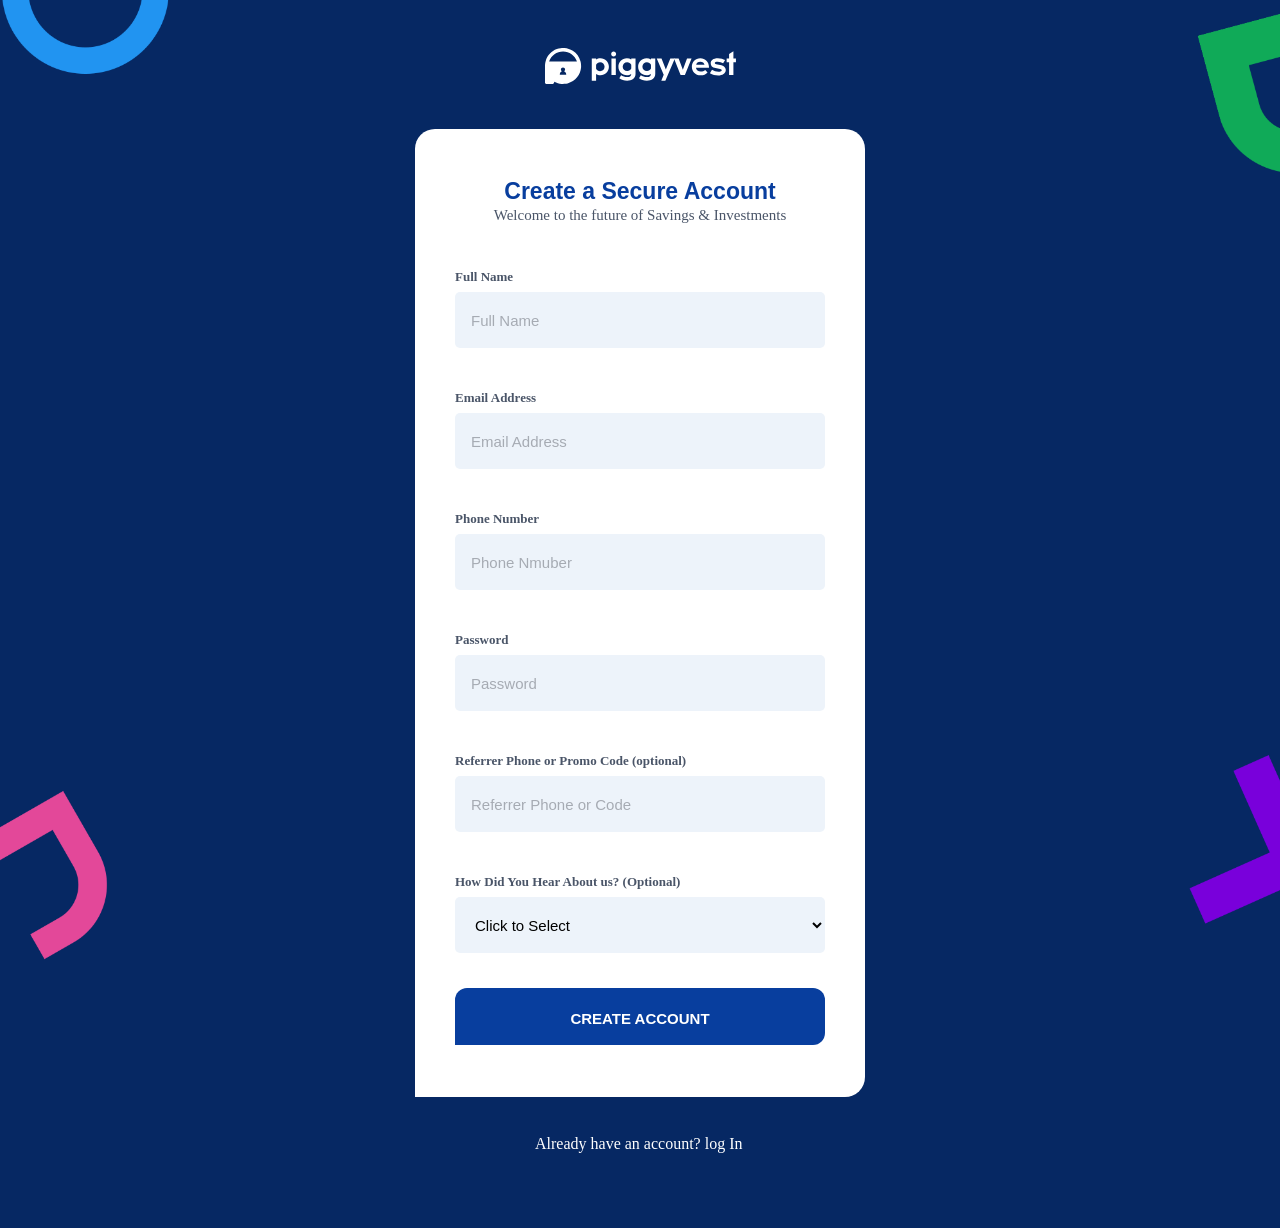
==== index.html @ 32fa801d "task" ====
<!DOCTYPE html>
<html lang="en">
<head>
    <meta charset="UTF-8">
    <meta name="viewport" content="width=device-width, initial-scale=1.0">
    <title>PiggyVest | Dashboard</title> 
    <link rel="shortcut icon" href="Img/title logo.ico" type="image/x-icon">
    <link rel="stylesheet" href="style.css">
</head>
<body>
    
    <img src="Img/piggyvest-logo.0b78a8fa.svg" alt="logo" class="im">
    <img src="" alt="">
    <main>
    <div  class="card"> 
        <form action="" class="form">
            <header>
                <h1>Create a Secure Account</h1>
                <p class="b">Welcome to the future of Savings &amp; Investments</p>
            </header>
    
            <div class="div">
                <p>
                <label class="label" for="fullname">Full Name</label><br>
                <input class="input" type="text" name="fullname" id="fullname" placeholder="Full Name">
            </p>
            </div>
    
            <div class="div">
                <p>
                <label class="label" for="email">Email Address</label><br>
                <input class="input" type="email" name="email" id="email" placeholder="Email Address">
            </p>
            </div>
    
            <div class="div">
                <p>
                <label class="label" for="number">Phone Number</label><br>
                <input class="input" type="text" name="number" id="number" placeholder="Phone Nmuber">
            </p>
            </div>
    
            <div class="div">
                <P>
                <label class="label" for="password">Password</label><br>
                <input class="input" type="password" name="password" id="password" placeholder="Password">
            </P>
            </div>
    
            <div class="div">
                <p>
                <label class="label" for="code">Referrer Phone or Promo Code (optional)</label><br>
                <input class="input" type="text" name="code" id="code" placeholder="Referrer Phone or Code">
            </p>
            </div>
    
            <div class="div">
                <p>
                    <label class="label" for="hear">How Did You Hear About us? (Optional)</label>
                    <select class="input" name="hear" id="hear">
                        <option value="Click" selected>Click to Select</option>
                        <option value="face">Facebook</option>
                    <option value="twit">Twitter</option>
                    <option value="insta">Instagram</option>
                    <option value="refer">Friend/Family/Coworker Referral</option>
                    <option value="search">Google search</option>
                    <option value="playstore">Google playstore</option>
                    <option value="blog">Online blog</option>
                    <option value="news">Local Newspaper</option>
                    <option value="event">At an event</option>
                    <option value="other">Other</option>
                    </select>
            </div>
            
            <div class="div">
            <p>
                <input class="button" type="submit" value="CREATE ACCOUNT">
            </p>
            </div>
        </form>
            <div class="div">
            <p>
            <a href="#" class="link">Already have an account? log In</a>
        </p>
        </div>
    </main>             
</body>
</html>
---- style.css ----
body {
    background-color: #062863;
    display: flex;
    flex-direction: column;
    justify-content: center;
    align-items: center;
    background-image: url(circle.ico), url(j.ico), url(sideways\ j.ico), url(angle.ico);
    background-size: 15%, 15%, 15%, 15%;
    background-position: left -1% top -15%, left -5% bottom -10%, right -8.5% top -1%, right -6.5% bottom -5%;
    background-repeat: no-repeat, no-repeat, no-repeat, no-repeat;
    text-size-adjust: 100%;
    padding-bottom: 48px;
    padding-top: 40px;
    overflow-x: auto;
    overflow-y: auto;
    min-height: 500px;
    line-height: 24px;
    background-attachment: fixed;
    box-sizing: border-box;
}
main {
    justify-content: center;
}
.im {
    padding-bottom: 40px;
}
header {
    text-align-last: center;
    margin-top: 10px;
    margin-bottom: 20px;
    line-height: 1.5rem;
}
h1 {
    color: #083e9e;
    font-family: Arial, Helvetica, sans-serif;
    text-align: center;
    font-weight: 700;
    font-size: 23px;
    margin: 0px;
}
.b {
    margin: 0px;
    color: #4a5568;
    font-family: Cambria, Cochin, Georgia, Times, 'Times New Roman', serif;
    font-size: 15px;
}
.form {
    background-color: #fff;
    border-top-left-radius: 20px;
    border-top-right-radius: 20px;
    border-bottom-right-radius: 20px;
    height: 880px;
    width: 370px;
    padding-left: 40px;
    padding-top: 40px;
    padding-bottom: 48px;
    padding-right: 40px;
    margin-top: 5px;
    margin-bottom: 5px;
    line-height: 24px;
}
.div {
    margin-top: 35px;
}
.label {
    font-weight: 700;
    line-height: 30px;
    margin-bottom: 10px;
    font-size: 13px;
    color: rgb(74, 85, 104);
}
.input {
    border: 0px solid;
    background-color:  #edf3fa;
    height: 56px;
    width: 370px;
    font-weight: 400;
    border-radius: 5px;
    padding: 16px;
    font-size: 15px;
    box-sizing: border-box;
}
.button {
    border-top-left-radius: 12px;
    border-top-right-radius: 12px;
    border-bottom-right-radius: 12px;
    background-color: rgb(8, 62, 158);
    height: 57px;
    width: 370px;
    padding-bottom: 16px;
    padding-left: 40px;
    padding-right: 40px;
    padding-top: 20px;
    border: 0px solid;
    font-weight: 799;
    font-size: 15px;
    color: white;
    text-align: center;
}
::placeholder {
    color: rgb(166, 171, 179);
}
.link {
    color: white;
    font-size: 16px;
    font-weight: 400;
    padding-top: 20px;
    padding-left: 120px;
    padding-right: 100px;
    width: 240px;
    text-decoration-line: none;
}
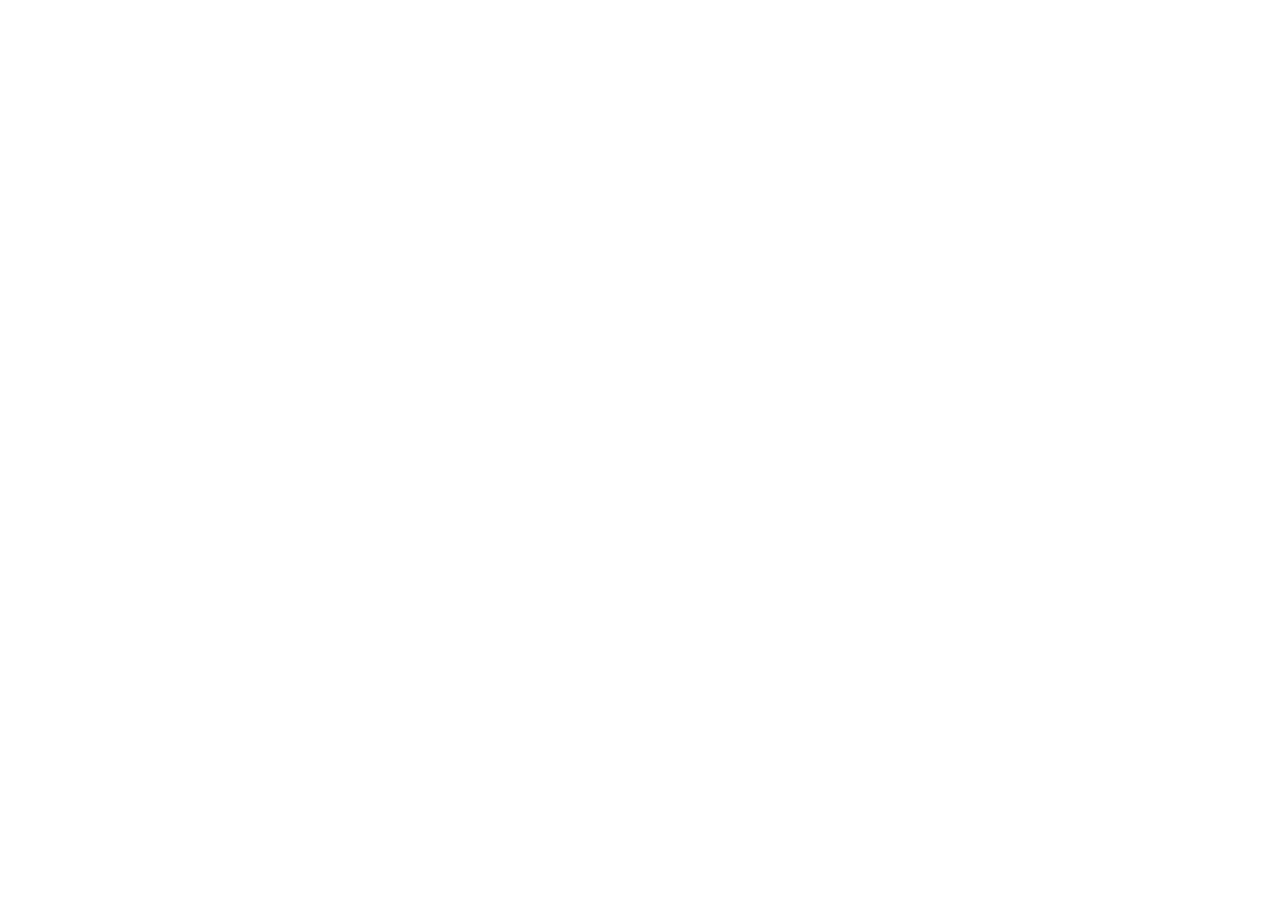
==== commit d45111e3: "Javascript task 2" ====
--- a/index.html
+++ b/index.html
@@ -1,88 +1,56 @@
-<!DOCTYPE html>
-<html lang="en">
-<head>
-    <meta charset="UTF-8">
-    <meta name="viewport" content="width=device-width, initial-scale=1.0">
-    <title>PiggyVest | Dashboard</title> 
-    <link rel="shortcut icon" href="Img/title logo.ico" type="image/x-icon">
-    <link rel="stylesheet" href="style.css">
-</head>
-<body>
-    
-    <img src="Img/piggyvest-logo.0b78a8fa.svg" alt="logo" class="im">
-    <img src="" alt="">
-    <main>
-    <div  class="card"> 
-        <form action="" class="form">
-            <header>
-                <h1>Create a Secure Account</h1>
-                <p class="b">Welcome to the future of Savings &amp; Investments</p>
-            </header>
-    
-            <div class="div">
-                <p>
-                <label class="label" for="fullname">Full Name</label><br>
-                <input class="input" type="text" name="fullname" id="fullname" placeholder="Full Name">
-            </p>
-            </div>
-    
-            <div class="div">
-                <p>
-                <label class="label" for="email">Email Address</label><br>
-                <input class="input" type="email" name="email" id="email" placeholder="Email Address">
-            </p>
-            </div>
-    
-            <div class="div">
-                <p>
-                <label class="label" for="number">Phone Number</label><br>
-                <input class="input" type="text" name="number" id="number" placeholder="Phone Nmuber">
-            </p>
-            </div>
-    
-            <div class="div">
-                <P>
-                <label class="label" for="password">Password</label><br>
-                <input class="input" type="password" name="password" id="password" placeholder="Password">
-            </P>
-            </div>
-    
-            <div class="div">
-                <p>
-                <label class="label" for="code">Referrer Phone or Promo Code (optional)</label><br>
-                <input class="input" type="text" name="code" id="code" placeholder="Referrer Phone or Code">
-            </p>
-            </div>
-    
-            <div class="div">
-                <p>
-                    <label class="label" for="hear">How Did You Hear About us? (Optional)</label>
-                    <select class="input" name="hear" id="hear">
-                        <option value="Click" selected>Click to Select</option>
-                        <option value="face">Facebook</option>
-                    <option value="twit">Twitter</option>
-                    <option value="insta">Instagram</option>
-                    <option value="refer">Friend/Family/Coworker Referral</option>
-                    <option value="search">Google search</option>
-                    <option value="playstore">Google playstore</option>
-                    <option value="blog">Online blog</option>
-                    <option value="news">Local Newspaper</option>
-                    <option value="event">At an event</option>
-                    <option value="other">Other</option>
-                    </select>
-            </div>
-            
-            <div class="div">
-            <p>
-                <input class="button" type="submit" value="CREATE ACCOUNT">
-            </p>
-            </div>
-        </form>
-            <div class="div">
-            <p>
-            <a href="#" class="link">Already have an account? log In</a>
-        </p>
-        </div>
-    </main>             
-</body>
+<!DOCTYPE html>
+<html lang="en">
+<head>
+    <meta charset="UTF-8">
+    <meta name="viewport" content="width=device-width, initial-scale=1.0">
+    <title>JS Task 2</title>
+</head>
+<body>
+    <script>
+        data = [{Principal:2500, Time:1.8}, {Principal:1000, Time:5}, {Principal:3000, Time:1}, {Principal:2000, Time:3}];
+
+        function interestCalculator(data) {
+            let interestList;
+            let interestData = [];
+            let n = data.length;
+            let R = 0; let I = 0; let T = 0; let P = 0;
+
+            for (let i = 0; i < n; i++) {
+                P = (data[i].Principal);
+                T =(data[i].Time);
+
+                if (P >= 2500 && (T > 1 && T < 3)) {
+                    R = 3
+                } 
+                else if(P >= 2500 && T >= 3){
+                    R = 4
+                }
+                else if(P < 2500 && T <= 1){
+                    R = 2
+                }
+                else {
+                    R = 1
+                }
+
+                I = (P*R*T)/100;
+            
+               
+                interestList = {"Principal": P};
+                console.log(P);
+                interestList.Time = T;
+                console.log(T);
+                interestList.Rate = R;
+                console.log(R);
+                interestList.Interest = I;      
+                console.log(I);
+                console.log(interestList);
+
+                interestData.push(interestList);
+            }
+            console.log(interestData);
+            return;
+        }
+        interestCalculator(data);
+    </script>
+</body>
 </html>
